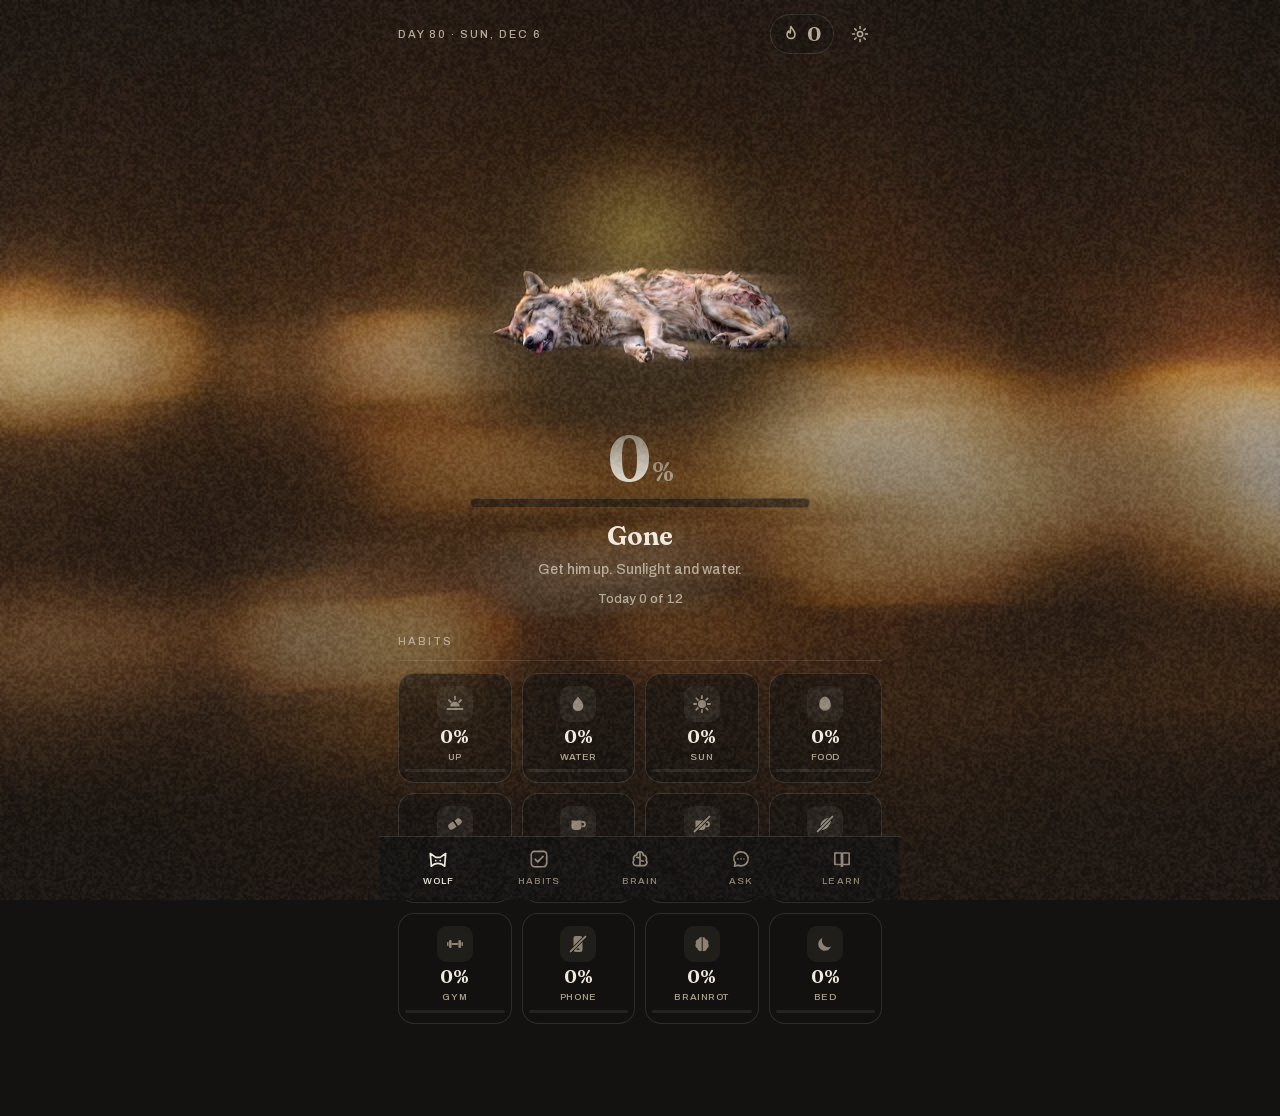
==== index.html @ 68b43462 "v6.8 Learn tab" ====
<!doctype html>
<html lang="en">
<head>
<meta charset="utf-8">
<meta name="viewport" content="width=device-width, initial-scale=1, viewport-fit=cover, user-scalable=no">
<title>Wolf</title>
<meta name="theme-color" content="#141210">
<meta name="apple-mobile-web-app-capable" content="yes">
<meta name="mobile-web-app-capable" content="yes">
<meta name="apple-mobile-web-app-status-bar-style" content="black-translucent">
<meta name="apple-mobile-web-app-title" content="Wolf">
<link rel="manifest" href="manifest.webmanifest">
<link rel="apple-touch-icon" href="img/icon-180.png">
<link rel="icon" href="img/icon-180.png">
<link rel="preload" href="fonts/fraunces-normal.woff2" as="font" type="font/woff2" crossorigin>
<link rel="preload" href="fonts/archivo-normal.woff2" as="font" type="font/woff2" crossorigin>
<link rel="stylesheet" href="styles.css?v=50">
</head>
<body>
<!--
THESIS: One wolf, one number, one streak. The home screen is the animal and how he is doing; everything else is one tap away. Refuses the dashboard and the wall of words.
OWN-WORLD: Warm brown plates with amber light smeared sideways, bone type, one golden accent, live film grain. Fraunces for the numbers, Archivo for everything else. Ten photographic stages of the same wolf.
STORY: He opens it, sees the wolf, ticks the day, checks in at night, gets a line back, keeps the streak.
FIRST VIEWPORT: 390 by 844. Streak top right in golden. The wolf fills the top half over the dark plate. Under it the percentage in Fraunces, a golden bar, the stage name, one line. Tab bar on the safe area.
FORM: Wolf / Habits / Brain / Ask (v4: Focus and Info folded into Ask, a chat that answers from the plan and his own days). The user dictated this structure screen by screen on 2026-09-16, which supersedes the v1 roll (seed 7358d6f0).
FINISH: unreviewed and undocumented is unfinished; this build ends with the finish review, the verdict, and DESIGN.md
-->
<canvas id="grain" aria-hidden="true"></canvas>
<div class="plate" id="plate" aria-hidden="true"></div>

<header class="top">
  <div class="top-left" id="topLeft"></div>
  <div class="top-right">
    <button class="streak" id="streakBtn" aria-label="Streak">
      <svg viewBox="0 0 20 20" fill="none" stroke="currentColor" stroke-width="1.6" stroke-linecap="round" stroke-linejoin="round" aria-hidden="true"><path d="M10 2.5c1 2.5 4 4 4 8a4 4 0 0 1-8 0c0-1.6.7-2.6 1.5-3.5.3 1.2 1 1.8 1.8 2 .2-2.4-.3-4.5.7-6.5z"/></svg>
      <span id="streakNum">0</span>
    </button>
    <button class="icon-btn" id="btnSettings" aria-label="Settings">
      <svg viewBox="0 0 20 20" fill="none" stroke="currentColor" stroke-width="1.5" stroke-linecap="round" stroke-linejoin="round" aria-hidden="true"><circle cx="10" cy="10" r="2.6"/><path d="M10 2.5v2M10 15.5v2M2.5 10h2M15.5 10h2M4.7 4.7l1.4 1.4M13.9 13.9l1.4 1.4M4.7 15.3l1.4-1.4M13.9 6.1l1.4-1.4"/></svg>
    </button>
  </div>
</header>

<main id="main">

  <!-- HOME -->
  <section class="view home" id="view-home">
    <div class="hero">
      <div class="stage-art" id="wolfArt"><video class="a" muted autoplay loop playsinline disablepictureinpicture></video><video class="b" muted autoplay loop playsinline disablepictureinpicture></video><span class="flick"></span><span class="flick b"></span></div>
    </div>
    <div class="score">
      <div class="pct"><span id="wolfPct">50</span><span class="pct-sign">%</span></div>
      <div class="bar"><i id="wolfBar" style="width:50%"></i></div>
      <p class="stage-name" id="wolfStage">Normal</p>
      <p class="stage-line" id="wolfLine"></p>
    </div>
    <button class="btn primary wide" id="btnTonight" hidden>Check in for tonight</button>
    <p class="mini" id="homeMini"></p>
    <div class="hgrid-wrap">
      <h2 class="h">Habits</h2>
      <div class="hgrid" id="hgrid"></div>
    </div>
  </section>

  <!-- HABITS -->
  <section class="view" id="view-habits" hidden>
    <div class="daynav">
      <button class="nav-btn" id="prevDay" aria-label="Previous day"><svg viewBox="0 0 20 20" fill="none" stroke="currentColor" stroke-width="1.6" stroke-linecap="round" stroke-linejoin="round"><path d="M12.5 4.5 7 10l5.5 5.5"/></svg></button>
      <div class="daylabel"><span class="daynum" id="hDay">Day 1</span><span class="daydate" id="hDate"></span></div>
      <button class="nav-btn" id="nextDay" aria-label="Next day"><svg viewBox="0 0 20 20" fill="none" stroke="currentColor" stroke-width="1.6" stroke-linecap="round" stroke-linejoin="round"><path d="M7.5 4.5 13 10l-5.5 5.5"/></svg></button>
    </div>
    <div class="daysum"><span id="hDone">0 of 11</span><div class="bar small"><i id="hBar" style="width:0%"></i></div>
      <button class="icon-btn small" id="btnCal" aria-label="Calendar"><svg viewBox="0 0 20 20" fill="none" stroke="currentColor" stroke-width="1.5" stroke-linecap="round" stroke-linejoin="round"><rect x="3" y="4.5" width="14" height="12.5" rx="2.5"/><path d="M3 8.5h14M7 3v3M13 3v3"/></svg></button>
    </div>
    <div class="habits" id="habitList"></div>
    <div class="checkin" id="checkinWrap">
      <button class="btn primary wide" id="btnCheckin">Done for tonight</button>
      <p class="mini" id="checkinNote"></p>
    </div>
  </section>

  <!-- BRAIN -->
  <section class="view home" id="view-brain" hidden>
    <div class="hero">
      <div class="stage-art" id="brainArt"><img class="a" alt=""><img class="b" alt="The brain"><span class="flick"></span><span class="flick b"></span></div>
    </div>
    <div class="score">
      <p class="stage-name" id="brainStage">Normal</p>
      <p class="stage-line" id="brainLine"></p>
    </div>
    <div class="minutes">
      <div class="min-row"><span class="min-big" id="brainAvg">–</span><span class="unit">min a day, 7-day average</span></div>
      <div class="trend" id="brainTrend"></div>
      <p class="mini">Enter each day's minutes on the Habits page. This is the average.</p>
    </div>
  </section>

  <!-- ASK -->
  <section class="view ask" id="view-ask" hidden>
    <div class="focus" id="focusCard"></div>
    <div class="chips" id="chips"></div>
    <div class="thread" id="thread"></div>
    <button class="btn ghost ask-empty" id="askEmpty" hidden>Add your Anthropic key in Settings</button>
    <form class="composer" id="composer" autocomplete="off">
      <input id="askInput" type="text" placeholder="Ask anything" autocomplete="off" autocapitalize="sentences" enterkeyhint="send" aria-label="Ask">
      <button type="submit" class="send" id="askSend" aria-label="Send"><svg viewBox="0 0 20 20" fill="none" stroke="currentColor" stroke-width="1.8" stroke-linecap="round" stroke-linejoin="round" aria-hidden="true"><path d="M10 16V4M4.5 9.5 10 4l5.5 5.5"/></svg></button>
    </form>
  </section>

  <!-- LEARN -->
  <section class="view learn" id="view-learn" hidden>
    <div class="chips" id="learnChips"></div>
    <div class="feed" id="feed"></div>
    <p class="mini learn-empty" id="learnEmpty" hidden>Add your GitHub token in Settings to load the cards.</p>
    <button class="btn ghost" id="feedMore" hidden>More</button>
    <div id="feedEnd" aria-hidden="true"></div>
  </section>

</main>

<nav class="tabs" aria-label="Sections">
  <button class="tab is-active" data-view="home" aria-current="page">
    <svg viewBox="0 0 20 20" fill="none" stroke="currentColor" stroke-width="1.5" stroke-linecap="round" stroke-linejoin="round" aria-hidden="true"><path d="M4 16.5L3 5l5 3.5h4L17 5l-1 11.5"/><path d="M4 16.5c1.5-1.5 4-2.5 6-2.5s4.5 1 6 2.5"/><path d="M8 11.5h.01M12 11.5h.01"/></svg><span>Wolf</span>
  </button>
  <button class="tab" data-view="habits">
    <svg viewBox="0 0 20 20" fill="none" stroke="currentColor" stroke-width="1.5" stroke-linecap="round" stroke-linejoin="round" aria-hidden="true"><rect x="3" y="3" width="14" height="14" rx="3"/><path d="M6.5 10.2l2.4 2.4 4.8-5"/></svg><span>Habits</span>
  </button>
  <button class="tab" data-view="brain">
    <svg viewBox="0 0 20 20" fill="none" stroke="currentColor" stroke-width="1.5" stroke-linecap="round" stroke-linejoin="round" aria-hidden="true"><path d="M10 3.5a3 3 0 0 0-3 3 3 3 0 0 0-2.5 4.5A3 3 0 0 0 7 16h6a3 3 0 0 0 2.5-5 3 3 0 0 0-2.5-4.5 3 3 0 0 0-3-3z"/><path d="M10 3.5v12.5M7 8.5c1 .5 2 .5 3 0M10 12c1-.5 2-.5 3 0"/></svg><span>Brain</span>
  </button>
  <button class="tab" data-view="ask">
    <svg viewBox="0 0 20 20" fill="none" stroke="currentColor" stroke-width="1.5" stroke-linecap="round" stroke-linejoin="round" aria-hidden="true"><path d="M3.5 10a6.5 6.5 0 0 1 6.5-6.5 6.5 6.5 0 0 1 6.5 6.5c0 3.6-2.9 6.2-6.5 6.2-.9 0-1.8-.2-2.6-.5L4 16.5l.9-3A6.4 6.4 0 0 1 3.5 10z"/><path d="M7.3 10h.01M10 10h.01M12.7 10h.01"/></svg><span>Ask</span>
  </button>
  <button class="tab" data-view="learn">
    <svg viewBox="0 0 20 20" fill="none" stroke="currentColor" stroke-width="1.5" stroke-linecap="round" stroke-linejoin="round" aria-hidden="true"><path d="M3.5 4.5h5a2 2 0 0 1 2 2v10a1.5 1.5 0 0 0-1.5-1.5H3.5z"/><path d="M16.5 4.5h-5a2 2 0 0 0-2 2v10a1.5 1.5 0 0 1 1.5-1.5h5.5z"/></svg>
    <span>Learn</span>
  </button>
</nav>

<!-- CALENDAR SHEET -->
<div class="scrim-layer" id="calScrim" hidden></div>
<section class="sheet cal-sheet" id="calSheet" hidden aria-label="Calendar">
  <div class="sheet-handle" aria-hidden="true"></div>
  <div class="cal-head"><h2 class="cal-title" id="calTitle"></h2><p class="mini" id="calSum"></p></div>
  <div class="cal-dow"><span>M</span><span>T</span><span>W</span><span>T</span><span>F</span><span>S</span><span>S</span></div>
  <div class="cal" id="calGrid"></div>
  <div class="cal-head" style="margin-top:22px"><h2 class="cal-title" id="calTitle2"></h2></div>
  <div class="cal-dow"><span>M</span><span>T</span><span>W</span><span>T</span><span>F</span><span>S</span><span>S</span></div>
  <div class="cal" id="calGrid2"></div>
  <button class="btn ghost" id="btnCalClose">Close</button>
</section>

<!-- NIGHT: message + streak -->
<section class="night" id="night" hidden aria-label="Tonight">
  <div class="night-inner">
    <div class="night-num"><span id="nightStreak">1</span></div>
    <p class="night-label" id="nightLabel">day streak</p>
    <div class="week" id="nightWeek"></div>
    <p class="night-msg" id="nightMsg"></p>
    <button class="btn dark wide" id="nightClose">Sleep well</button>
  </div>
</section>

<!-- SETTINGS -->
<div class="scrim-layer" id="sheetScrim" hidden></div>
<section class="sheet" id="sheet" hidden aria-label="Settings">
  <div class="sheet-handle" aria-hidden="true"></div>
  <h2 class="sheet-title">Sync</h2>
  <p class="sheet-copy">Paste the GitHub token once. Your days then sync to your private repo so Claude can read them. It stays on this phone.</p>
  <label class="field wide"><span>GitHub token</span><input type="password" id="fToken" autocomplete="off" autocapitalize="off" spellcheck="false" placeholder="github_pat_..."></label>
  <div class="sheet-row">
    <button class="btn primary" id="btnSaveToken">Save token</button>
    <button class="btn" id="btnPull">Pull history</button>
  </div>
  <p class="sheet-status" id="syncStatus">Not connected</p>
  <hr class="rule">
  <h2 class="sheet-title">Ask</h2>
  <p class="sheet-copy">Paste an Anthropic API key once. Ask then answers from your plan and your days. It stays on this phone.</p>
  <label class="field wide"><span>Anthropic key</span><input type="password" id="fKey" autocomplete="off" autocapitalize="off" spellcheck="false" placeholder="sk-ant-..."></label>
  <div class="sheet-row">
    <button class="btn primary" id="btnSaveKey">Save key</button>
    <button class="btn" id="btnClearAsk">Clear today's chat</button>
  </div>
  <p class="sheet-status" id="askStatus">No key</p>
  <hr class="rule">
  <p class="sheet-copy small">Ticks save on this phone instantly and sync whenever there is signal. Version <span id="ver">2.0</span>.</p>
  <p class="dbg" id="dbg"></p>
  <div class="sheet-row"><button class="btn" id="btnSound" aria-pressed="true">Sounds on</button></div>
  <div class="sheet-row"><button class="btn" id="btnUpdate">Check for update</button><button class="btn ghost" id="btnClose">Close</button></div>
</section>

<script src="config.js?v=50"></script>
<script src="app.js?v=50"></script>
</body>
</html>
---- styles.css ----
/* Wolf v2. Brown plates, bone type, one golden accent, live grain. */

@font-face{font-family:"Fraunces";src:url("fonts/fraunces-normal.woff2") format("woff2");font-weight:300 900;font-style:normal;font-display:swap}
@font-face{font-family:"Archivo";src:url("fonts/archivo-normal.woff2") format("woff2");font-weight:100 900;font-stretch:62% 125%;font-style:normal;font-display:swap}

:root{
  --ground:#141210;
  --brown:#2A1F16;
  --brown-2:#3A2A1C;
  --bone:#EFE9DF;
  --ash:#B3A793;
  --ash-2:#8C8172;
  --golden:#F7CE4A;
  --line:rgba(239,233,223,.12);
  --line-2:rgba(239,233,223,.22);
  --sans:"Archivo",-apple-system,BlinkMacSystemFont,"Helvetica Neue",sans-serif;
  --serif:"Fraunces",Georgia,serif;
  --ease:cubic-bezier(.16,1,.3,1);
  --sat:env(safe-area-inset-top,0px);
  --sab:env(safe-area-inset-bottom,0px);
  --sab-eff:var(--sab);   /* set to 0 by app.js when iOS already reserves the bottom strip */
  --tabs-h:64px;
  color-scheme:dark;
}
*{box-sizing:border-box;-webkit-tap-highlight-color:transparent}
[hidden]{display:none!important}
html,body{height:100%}
body{
  margin:0;background:var(--ground);color:var(--bone);
  font-family:var(--sans);font-weight:500;font-size:15px;line-height:1.5;
  -webkit-font-smoothing:antialiased;overscroll-behavior-y:none;-webkit-user-select:none;user-select:none;
}
input{-webkit-user-select:text;user-select:text}
button{font:inherit;color:inherit;background:none;border:0;padding:0;cursor:pointer}
h1,h2,p{margin:0}
:focus-visible{outline:2px solid var(--golden);outline-offset:2px}

#grain{position:fixed;inset:0;width:100%;height:100%;pointer-events:none;z-index:80;mix-blend-mode:soft-light;opacity:.38}
.plate{
  position:fixed;inset:0;z-index:0;pointer-events:none;
  background:var(--ground) center/cover no-repeat;
  transition:opacity .5s var(--ease);
}
.plate::after{content:"";position:absolute;inset:0;background:linear-gradient(to bottom,rgba(20,18,16,.55),rgba(20,18,16,.15) 32%,rgba(20,18,16,.46) 52%,rgba(20,18,16,.74) 100%)}
.plate.dim::after{background:rgba(20,18,16,.74)}

/* ---------- top ---------- */
.top{
  position:relative;z-index:20;display:flex;align-items:center;justify-content:space-between;gap:12px;
  padding:calc(var(--sat) + 12px) 18px 8px;min-height:64px;
}
.top-left{font-size:11px;font-weight:500;letter-spacing:.18em;text-transform:uppercase;color:var(--ash)}
.top-right{display:flex;align-items:center;gap:4px}
.streak{
  display:flex;align-items:center;gap:6px;min-height:40px;padding:0 12px 0 10px;border-radius:20px;
  color:var(--golden);font-family:var(--serif);font-weight:700;font-size:20px;letter-spacing:-.01em;
  font-variation-settings:"SOFT" 30,"WONK" 1;font-variant-numeric:tabular-nums;
  background:rgba(20,18,16,.45);border:1px solid rgba(247,206,74,.25);
}
.streak svg{width:20px;height:20px}
.streak.zero{color:var(--ash);border-color:var(--line)}
.streak.risk{animation:risk 1.6s ease-in-out infinite}
@keyframes risk{50%{border-color:rgba(247,206,74,.7);box-shadow:0 0 0 4px rgba(247,206,74,.10)}}
.icon-btn{width:44px;height:44px;display:grid;place-items:center;color:var(--ash);border-radius:12px}
.icon-btn svg{width:20px;height:20px}

/* ---------- views ---------- */
main{position:relative;z-index:1;padding:0 18px calc(var(--tabs-h) + var(--sab-eff) + 28px);overflow-x:clip}
.view{display:flex;flex-direction:column;gap:18px;animation:rise .28s var(--ease);min-height:calc(100dvh - 56px)}
@keyframes rise{from{opacity:.001;transform:translateY(6px)}}
.view.home{align-items:center;text-align:center;gap:10px}

.hero{width:min(100%,400px);aspect-ratio:1;position:relative;margin:-14px 0 -34px}
.stage-art{position:absolute;inset:0}
.stage-art img,.stage-art video{
  position:absolute;inset:0;width:100%;height:100%;object-fit:cover;display:block;
  filter:drop-shadow(0 0 30px rgba(247,206,74,.16));
}
#brainArt img,#brainArt video{
  -webkit-mask-image:radial-gradient(ellipse 50% 50% at 50% 50%,#000 72%,transparent 100%);
  mask-image:radial-gradient(ellipse 50% 50% at 50% 50%,#000 72%,transparent 100%);
}
.stage-art .a{opacity:1}
.stage-art .b{opacity:0;transition:opacity .7s var(--ease)}
.stage-art.swap .b{opacity:1}

.score{display:flex;flex-direction:column;align-items:center;gap:8px;width:min(100%,340px)}
.pct{font-family:var(--serif);font-weight:700;font-size:64px;line-height:1;letter-spacing:-.03em;font-variation-settings:"SOFT" 30,"WONK" 1;font-variant-numeric:tabular-nums}
.pct-sign{font-size:26px;margin-left:2px;color:var(--ash)}
.bar{width:100%;height:10px;border-radius:5px;background:rgba(20,18,16,.6);border:1px solid var(--line);overflow:hidden}
.bar i{display:block;height:100%;background:var(--golden);border-radius:5px;transition:width .7s var(--ease)}
.bar.small{height:6px;border-radius:3px}
.stage-name{font-family:var(--serif);font-weight:650;font-size:26px;line-height:1.1;margin-top:6px;font-variation-settings:"SOFT" 30,"WONK" 1}
.stage-line{font-size:14px;color:var(--ash);max-width:30ch}
.mini{font-size:13px;color:var(--ash);max-width:34ch}

.btn{
  min-height:48px;padding:0 18px;border-radius:14px;border:1px solid var(--line-2);color:var(--bone);font-size:15px;font-weight:600;
  display:inline-flex;align-items:center;justify-content:center;
}
.btn:active{background:rgba(20,18,16,.4)}
.btn.primary{background:var(--golden);border-color:var(--golden);color:#1A1204}
.btn.dark{background:var(--ground);border-color:var(--ground);color:var(--bone)}
.btn.wide{width:min(100%,340px)}
.btn.ghost{border-color:transparent;color:var(--ash);align-self:flex-start;padding:0 4px}

/* ---------- habits ---------- */
.daynav{display:flex;align-items:center;justify-content:space-between;gap:8px}
.nav-btn{width:44px;height:44px;display:grid;place-items:center;border-radius:12px;color:var(--bone);background:rgba(20,18,16,.45);border:1px solid var(--line)}
.nav-btn svg{width:22px;height:22px}
.nav-btn:disabled{opacity:.3}
.daylabel{display:flex;flex-direction:column;align-items:center;gap:2px}
.daynum{font-family:var(--serif);font-weight:700;font-size:30px;line-height:1;letter-spacing:-.02em;font-variation-settings:"SOFT" 30,"WONK" 1}
.daydate{font-size:11px;letter-spacing:.18em;text-transform:uppercase;color:var(--ash)}
.daysum{display:flex;align-items:center;gap:12px;font-size:12px;letter-spacing:.14em;text-transform:uppercase;color:var(--ash);white-space:nowrap}
.daysum .bar{flex:1}

.habits{display:flex;flex-direction:column;gap:6px}
.habit{
  background:rgba(20,18,16,.58);border:1px solid var(--line);border-radius:16px;overflow:hidden;
  transition:border-color .16s;
}
.habit.done{border-color:rgba(247,206,74,.35)}
.habit-head{display:flex;align-items:stretch}
.habit-row{flex:1;display:flex;align-items:center;gap:12px;min-height:60px;padding:8px 6px 8px 12px;text-align:left;min-width:0}
.h-icon{flex:0 0 36px;height:36px;border-radius:10px;display:grid;place-items:center;color:var(--ash);background:rgba(239,233,223,.06)}
.h-icon svg{width:20px;height:20px}
.habit.done .h-icon{color:var(--golden)}
.h-text{flex:1;min-width:0;display:flex;flex-direction:column;gap:1px}
.h-label{font-size:16px;line-height:1.3;color:var(--bone)}
.habit.done .h-label{color:var(--ash)}
.h-time{font-size:12px;color:var(--ash);font-variant-numeric:tabular-nums}
.h-box{flex:0 0 28px;height:28px;border-radius:9px;border:1.5px solid var(--line-2);display:grid;place-items:center;transition:.16s}
.h-box svg{width:16px;height:16px;opacity:0;transform:scale(.5);transition:.16s var(--ease);color:#1A1204}
.habit.done .h-box{background:var(--golden);border-color:var(--golden)}
.habit.done .h-box svg{opacity:1;transform:scale(1)}
.h-more{flex:0 0 40px;display:grid;place-items:center;color:var(--ash-2)}
.h-more svg{width:16px;height:16px;transition:transform .2s var(--ease)}
.habit.open .h-more svg{transform:rotate(180deg)}
.h-detail{display:none;padding:0 14px 14px 60px;flex-direction:column;gap:10px;font-size:13.5px;color:var(--ash);line-height:1.45}
.habit.open .h-detail{display:flex}
.h-detail input[type="time"]{
  width:130px;min-height:40px;padding:6px 10px;border-radius:10px;border:1px solid var(--line);
  background:rgba(239,233,223,.06);color:var(--bone);font:inherit;font-size:16px;font-variant-numeric:tabular-nums;appearance:none;-webkit-appearance:none;
}
input[type="time"]::-webkit-calendar-picker-indicator{filter:invert(.8);opacity:.5}
input[type="number"]::-webkit-inner-spin-button{-webkit-appearance:none}

.checkin{display:flex;flex-direction:column;align-items:center;gap:8px;padding-top:6px;text-align:center}
.checkin.done .btn{background:transparent;color:var(--ash);border-color:var(--line)}

/* ---------- brain ---------- */
.minutes{width:min(100%,340px);display:flex;flex-direction:column;gap:12px;text-align:left}
.field{display:flex;flex-direction:column;gap:6px;min-width:0}
.field.wide{grid-column:1/-1}
.field>span{font-size:11px;font-weight:500;letter-spacing:.18em;text-transform:uppercase;color:var(--ash)}
.field input{
  width:100%;min-height:44px;padding:10px 12px;background:rgba(239,233,223,.06);border:1px solid var(--line);border-radius:10px;
  color:var(--bone);font:inherit;font-size:16px;font-variant-numeric:tabular-nums;appearance:none;-webkit-appearance:none;
}
.field input::placeholder{color:var(--ash);opacity:1}
.min-row{display:flex;align-items:center;gap:10px}
.min-row input{
  font-family:var(--serif);font-weight:700;font-size:44px;line-height:1;font-variation-settings:"SOFT" 30,"WONK" 1;color:var(--golden);
  background:transparent;border:0;border-bottom:1px solid var(--line-2);border-radius:0;padding:6px 0;min-height:0;width:140px;
}
.min-row input::placeholder{color:var(--ash);opacity:1}
.unit{font-size:12px;letter-spacing:.14em;text-transform:uppercase;color:var(--ash)}
.trend{display:grid;grid-template-columns:repeat(3,1fr);gap:10px}
.trend .t{display:flex;flex-direction:column;gap:2px;padding-top:8px;border-top:1px solid var(--line)}
.trend .t b{font-weight:500;font-size:20px;font-variant-numeric:tabular-nums}
.trend .t span{font-size:11px;letter-spacing:.14em;text-transform:uppercase;color:var(--ash)}

/* ---------- calendar ---------- */
.cal-head{display:flex;flex-direction:column;align-items:flex-start;gap:2px}
.cal-title{font-family:var(--serif);font-weight:650;font-size:22px;font-variation-settings:"SOFT" 30,"WONK" 1}
.cal-dow{display:grid;grid-template-columns:repeat(7,1fr);gap:6px;font-size:10px;letter-spacing:.14em;text-transform:uppercase;color:var(--ash-2);text-align:center;margin-top:8px}
.cal{display:grid;grid-template-columns:repeat(7,1fr);gap:6px;margin-top:4px}
.cd{
  aspect-ratio:1;border-radius:10px;background:rgba(20,18,16,.55);border:1px solid var(--line);position:relative;overflow:hidden;
  display:flex;align-items:flex-end;justify-content:flex-start;padding:5px 6px;font-size:11px;color:var(--ash);font-variant-numeric:tabular-nums;
}
.cd.empty{background:transparent;border-color:transparent}
.cd.future{opacity:.45}
.cd i{position:absolute;left:0;right:0;bottom:0;background:var(--golden);opacity:.85}
.cd.in::after{content:"";position:absolute;right:6px;top:6px;width:6px;height:6px;border-radius:50%;background:var(--bone)}
.cd.frz::after{content:"";position:absolute;right:5px;top:5px;width:6px;height:6px;border-radius:50%;border:1.5px solid var(--bone)}
.cd.today{border-color:var(--bone)}
.cd b{position:relative;z-index:1;font-weight:500}
.cd.hi b{color:#1A1204;font-weight:600}

/* ---------- tabs ---------- */
.tabs{
  position:fixed;left:0;right:0;bottom:0;z-index:30;height:calc(var(--tabs-h) + var(--sab-eff));padding:0 8px var(--sab-eff);
  display:grid;grid-template-columns:repeat(5,1fr);background:rgba(20,18,16,.94);border-top:1px solid var(--line);
  -webkit-backdrop-filter:blur(14px);backdrop-filter:blur(14px);
}
.tab{display:flex;flex-direction:column;align-items:center;justify-content:center;gap:4px;color:var(--ash-2);font-size:9.5px;letter-spacing:.12em;text-transform:uppercase}
.tab svg{width:22px;height:22px}
.tab.is-active{color:var(--bone)}

/* ---------- night screen ---------- */
.night{
  position:fixed;inset:0;z-index:70;display:flex;align-items:center;justify-content:center;
  background:#C98A2B url("img/bg/03.webp") center/cover no-repeat;color:#1A1204;text-align:center;
  animation:burst .5s var(--ease);
}
@keyframes burst{from{opacity:.001;transform:scale(1.04)}}
.night-inner{display:flex;flex-direction:column;align-items:center;gap:10px;padding:32px 28px;max-width:360px;border-radius:28px;background:rgba(247,206,74,.22)}
.night-num{font-family:var(--serif);font-weight:800;font-size:120px;line-height:.95;letter-spacing:-.04em;font-variation-settings:"SOFT" 30,"WONK" 1;font-variant-numeric:tabular-nums}
.night-label{font-size:14px;letter-spacing:.18em;text-transform:uppercase;color:#1A1204}
.week{display:grid;grid-template-columns:repeat(7,1fr);gap:8px;margin:10px 0 6px;width:100%}
.week .d{display:flex;flex-direction:column;align-items:center;gap:6px;font-size:10px;letter-spacing:.12em;color:#1A1204}
.week .dot{width:30px;height:30px;border-radius:50%;border:1.5px solid rgba(26,18,4,.35);display:grid;place-items:center}
.week .dot.on{background:#1A1204;border-color:#1A1204;color:var(--golden)}
.week .dot svg{width:14px;height:14px}
.night-msg{font-family:var(--serif);font-weight:600;font-size:22px;line-height:1.25;margin:8px 0 12px;font-variation-settings:"SOFT" 30,"WONK" 1;max-width:26ch}

/* ---------- sheet ---------- */
.scrim-layer{position:fixed;inset:0;z-index:60;background:rgba(12,10,9,.62)}
.sheet{
  position:fixed;left:0;right:0;bottom:0;z-index:61;background:#1B1815;border-radius:20px 20px 0 0;
  padding:10px 20px calc(var(--sab-eff) + 20px);display:flex;flex-direction:column;gap:14px;animation:up .22s var(--ease);max-height:88dvh;overflow:auto;
}
@keyframes up{from{transform:translateY(24px);opacity:.001}}
.sheet-handle{width:36px;height:4px;border-radius:2px;background:var(--line-2);margin:0 auto 6px}
.sheet-title{font-family:var(--serif);font-weight:650;font-size:22px;font-variation-settings:"SOFT" 30,"WONK" 1}
.sheet-copy{font-size:14px;color:var(--ash);max-width:36ch}
.sheet-copy.small{font-size:13px}
.sheet-copy strong{color:var(--bone);font-weight:500}
.sheet-row{display:flex;gap:10px}
.sheet-status{font-size:13px;color:var(--ash);font-variant-numeric:tabular-nums}
.dbg{font-family:"Archivo",monospace;font-size:11px;color:var(--ash-2);letter-spacing:.04em}
.rule{border:0;border-top:1px solid var(--line);margin:4px 0}

@media (prefers-reduced-motion:reduce){*,*::before,*::after{animation-duration:.01ms!important;transition-duration:.01ms!important}}
@media (min-width:600px){main,.top{max-width:520px;margin-left:auto;margin-right:auto}.tabs{max-width:520px;margin:0 auto}}

/* ---------- home habit grid ---------- */
.hgrid-wrap{width:100%;display:flex;flex-direction:column;gap:12px;text-align:left;padding-top:14px}
.h{font-size:11px;font-weight:500;letter-spacing:.18em;text-transform:uppercase;color:var(--ash);padding-bottom:10px;border-bottom:1px solid var(--line)}
.hgrid{display:grid;grid-template-columns:repeat(4,1fr);gap:10px}
.hg{
  display:flex;flex-direction:column;align-items:center;gap:6px;padding:12px 6px 10px;border-radius:16px;
  background:rgba(20,18,16,.58);border:1px solid var(--line);color:var(--ash);
}
.hg .ic{width:36px;height:36px;border-radius:10px;display:grid;place-items:center;background:rgba(239,233,223,.06)}
.hg .ic svg{width:20px;height:20px}
.hg.good .ic{color:var(--golden)}
.hg.bad .ic{color:var(--ash-2)}
.hg b{font-family:var(--serif);font-weight:700;font-size:18px;line-height:1;color:var(--bone);font-variant-numeric:tabular-nums;font-variation-settings:"SOFT" 30,"WONK" 1}
.hg span{font-size:9.5px;letter-spacing:.06em;text-transform:uppercase;text-align:center;line-height:1.2;max-width:100%;overflow:hidden;text-overflow:ellipsis;white-space:nowrap}
.hg .mbar{width:100%;height:3px;border-radius:2px;background:rgba(239,233,223,.08);overflow:hidden}
.hg .mbar i{display:block;height:100%;background:var(--golden)}

/* ---------- v2.1 ---------- */
.icon-btn.small{width:40px;height:40px;flex:0 0 40px}
.h-icon svg,.hg .ic svg,.ico .ic svg{fill:currentColor;stroke:none}
.h-min{width:74px;min-height:36px;padding:4px 8px;border-radius:9px;border:1px solid var(--line);background:rgba(239,233,223,.06);color:var(--bone);font:inherit;font-size:15px;font-variant-numeric:tabular-nums;text-align:center;appearance:none;-webkit-appearance:none}
.h-min::placeholder{color:var(--ash)}
.min-big{font-family:var(--serif);font-weight:700;font-size:44px;line-height:1;color:var(--golden);font-variation-settings:"SOFT" 30,"WONK" 1;font-variant-numeric:tabular-nums}
.trend{grid-template-columns:repeat(7,1fr);gap:6px}
.trend .t b{font-size:15px}
.trend .t span{font-size:9px;letter-spacing:.08em}
.cal-sheet{max-height:92dvh}
.blocks{display:flex;flex-direction:column;gap:8px}
.block{background:rgba(20,18,16,.58);border:1px solid var(--line);border-radius:16px;padding:16px 16px 14px;display:flex;flex-direction:column;gap:10px}
.block.now{border-color:rgba(247,206,74,.45)}
.block h2{font-family:var(--serif);font-weight:650;font-size:21px;line-height:1.1;font-variation-settings:"SOFT" 30,"WONK" 1}
.block.now h2{color:var(--golden)}
.block ul{margin:0;padding:0;list-style:none;display:flex;flex-direction:column;gap:8px}
.block li{position:relative;padding-left:14px;font-size:14.5px;line-height:1.45;color:var(--ash)}
.block.now li{color:var(--bone)}
.block li::before{content:"";position:absolute;left:0;top:.68em;width:6px;height:1px;background:var(--line-2)}

/* ---------- life ---------- */
#wolfArt{transform-origin:50% 62%}
#wolfArt img,#wolfArt video{transform:scale(1.34);transform-origin:50% 55%}
#brainArt{animation:float 5.6s ease-in-out infinite;transform-origin:50% 50%}
#brainArt img,#brainArt video{animation:pulse-glow 5.6s ease-in-out infinite}
@keyframes breathe{0%,100%{transform:scale(1) translateY(0)}45%{transform:scale(1.022) translateY(-2px)}60%{transform:scale(1.018) translateY(-1px)}}
@keyframes float{0%,100%{transform:translateY(0) scale(1)}50%{transform:translateY(-5px) scale(1.012)}}
@keyframes pulse-glow{0%,100%{filter:drop-shadow(0 0 30px rgba(247,206,74,.16)) brightness(1)}50%{filter:drop-shadow(0 0 40px rgba(247,206,74,.30)) brightness(1.04)}}
@media (prefers-reduced-motion:reduce){#wolfArt,#brainArt,#brainArt img{animation:none}}

/* ---------- flickering bloom ---------- */
.flick{position:absolute;inset:0;pointer-events:none;mix-blend-mode:screen;
  background:radial-gradient(ellipse 48% 40% at 50% 46%,rgba(247,206,74,.34),rgba(216,128,43,.12) 45%,transparent 72%);
  animation:flick 7.3s linear infinite;
  -webkit-mask-image:radial-gradient(ellipse 50% 50% at 50% 50%,#000 40%,transparent 80%);mask-image:radial-gradient(ellipse 50% 50% at 50% 50%,#000 40%,transparent 80%);}
.flick.b{animation-duration:11.1s;animation-delay:-3s;background:radial-gradient(ellipse 60% 30% at 40% 60%,rgba(247,206,74,.22),transparent 70%)}
@keyframes flick{0%{opacity:.55}7%{opacity:.9}11%{opacity:.5}19%{opacity:.75}26%{opacity:.35}33%{opacity:.8}41%{opacity:.6}47%{opacity:1}53%{opacity:.45}62%{opacity:.7}70%{opacity:.4}78%{opacity:.85}86%{opacity:.5}93%{opacity:.7}100%{opacity:.55}}
@media (prefers-reduced-motion:reduce){.flick{animation:none;opacity:.5}}

/* ---------- sound lab ---------- */
.lab{display:flex;flex-direction:column;gap:10px}
.lab select{
  width:100%;min-height:44px;padding:8px 12px;border-radius:10px;border:1px solid var(--line);
  background:rgba(239,233,223,.06);color:var(--bone);font:inherit;font-size:15px;appearance:none;-webkit-appearance:none;
}

/* ---------- v4: Ask ---------- */
.tabs{grid-template-columns:repeat(5,1fr)}
.view.ask{gap:12px;padding-bottom:6px}
.focus{background:rgba(20,18,16,.58);border:1px solid rgba(247,206,74,.45);border-radius:16px;padding:14px 16px 12px;display:flex;flex-direction:column;gap:8px}
.focus h2{font-family:var(--serif);font-weight:650;font-size:19px;line-height:1.1;font-variation-settings:"SOFT" 30,"WONK" 1;color:var(--golden)}
.focus ul{margin:0;padding:0;list-style:none;display:flex;flex-direction:column;gap:6px;font-size:13.5px;line-height:1.4;color:var(--ash)}
.focus ul li{padding-left:12px;position:relative}
.focus ul li::before{content:"";position:absolute;left:0;top:.62em;width:4px;height:4px;border-radius:50%;background:var(--ash-2)}
.focus.closed ul{display:none}
.focus .more{align-self:flex-start;font-size:11px;letter-spacing:.14em;text-transform:uppercase;color:var(--ash-2);padding:2px 0}
.chips{display:flex;gap:8px;overflow-x:auto;scrollbar-width:none;margin:0 -18px;padding:0 18px 2px;-webkit-overflow-scrolling:touch}
.chips::-webkit-scrollbar{display:none}
.chip{flex:0 0 auto;min-height:36px;padding:0 14px;border-radius:18px;border:1px solid var(--line-2);background:rgba(20,18,16,.45);color:var(--bone);font-size:13px;white-space:nowrap}
.chip:active{background:rgba(239,233,223,.1)}
.thread{display:flex;flex-direction:column;gap:14px;flex:1}
.msg{max-width:88%;white-space:pre-wrap;line-height:1.45;font-size:15px}
.msg.u{align-self:flex-end;color:var(--ash);text-align:right;font-size:14px}
.msg.a{align-self:flex-start;color:var(--bone);padding-left:12px;border-left:2px solid rgba(247,206,74,.5)}
.msg.a.err{color:var(--ash);border-left-color:var(--line-2)}
.msg.a.wait{color:var(--ash-2)}
.msg .stamp{display:block;font-size:10px;letter-spacing:.14em;text-transform:uppercase;color:var(--ash-2);margin-top:4px}
.ask-empty{align-self:stretch;text-align:left}
.composer{
  position:sticky;bottom:calc(var(--tabs-h) + var(--sab-eff) + 10px);z-index:5;margin-top:auto;
  display:flex;gap:8px;align-items:center;padding:6px 6px 6px 14px;border-radius:24px;
  background:rgba(27,24,21,.92);border:1px solid var(--line-2);-webkit-backdrop-filter:blur(14px);backdrop-filter:blur(14px);
}
.composer input{flex:1;min-width:0;min-height:36px;background:transparent;border:0;color:var(--bone);font:inherit;font-size:16px;outline:none}
.composer input::placeholder{color:var(--ash-2)}
.composer .send{flex:0 0 36px;height:36px;border-radius:50%;background:var(--bone);color:#1A1204;display:grid;place-items:center}
.composer .send svg{width:18px;height:18px}
.composer .send:disabled{background:rgba(239,233,223,.18);color:var(--ash-2)}
.composer.busy .send{background:rgba(239,233,223,.18)}
@keyframes blink{50%{opacity:.25}}
.msg.a.wait::after{content:"";display:inline-block;width:6px;height:6px;border-radius:50%;background:var(--ash);animation:blink 1s infinite}

/* ---------- learn ---------- */
.view.learn{gap:12px}
.feed{display:flex;flex-direction:column;gap:12px;width:100%}
.lcard{background:rgba(20,18,16,.58);border:1px solid var(--line);border-radius:16px;padding:16px 16px 14px;display:flex;flex-direction:column;gap:9px;text-align:left}
.lcard .ls{font-size:10px;letter-spacing:.18em;text-transform:uppercase;color:var(--ash-2);display:flex;justify-content:space-between;align-items:center}
.lcard h3{font-family:var(--serif);font-weight:650;font-size:19px;line-height:1.15;font-variation-settings:"SOFT" 30,"WONK" 1;color:var(--bone);margin:0}
.lcard .lb{font-size:14.5px;line-height:1.48;color:var(--bone);opacity:.92}
.lcard .lw{font-size:13px;line-height:1.4;color:var(--ash);padding-left:10px;border-left:2px solid rgba(247,206,74,.45)}
.lcard .la{display:flex;gap:8px;margin-top:2px}
.lcard .la button{min-height:34px;padding:0 12px;border-radius:17px;border:1px solid var(--line-2);background:transparent;color:var(--ash);font-size:11px;letter-spacing:.12em;text-transform:uppercase}
.lcard .la button.on{color:var(--golden);border-color:rgba(247,206,74,.5)}
.lcard .la button:active{background:rgba(239,233,223,.08)}
#learnChips .chip.on{color:var(--golden);border-color:rgba(247,206,74,.5)}
#feedMore{align-self:center}
#feedEnd{height:1px}
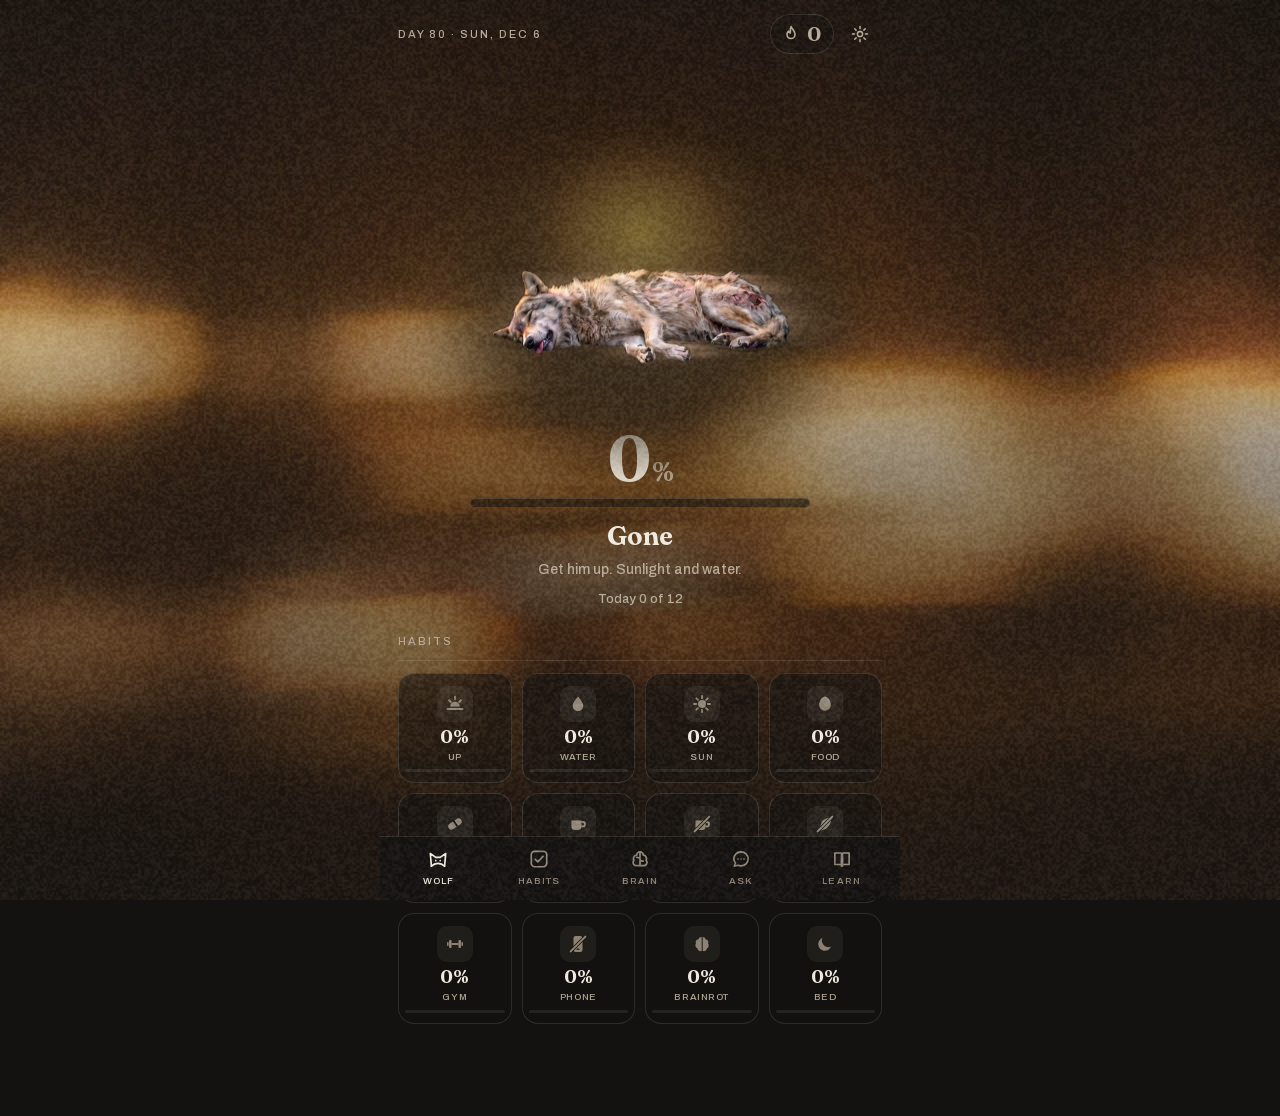
==== commit a7f2094f: "v6.9 Learn images + sources" ====
--- a/index.html
+++ b/index.html
@@ -14,7 +14,7 @@
 <link rel="icon" href="img/icon-180.png">
 <link rel="preload" href="fonts/fraunces-normal.woff2" as="font" type="font/woff2" crossorigin>
 <link rel="preload" href="fonts/archivo-normal.woff2" as="font" type="font/woff2" crossorigin>
-<link rel="stylesheet" href="styles.css?v=50">
+<link rel="stylesheet" href="styles.css?v=51">
 </head>
 <body>
 <!--
@@ -189,7 +189,7 @@
   <div class="sheet-row"><button class="btn" id="btnUpdate">Check for update</button><button class="btn ghost" id="btnClose">Close</button></div>
 </section>
 
-<script src="config.js?v=50"></script>
-<script src="app.js?v=50"></script>
+<script src="config.js?v=51"></script>
+<script src="app.js?v=51"></script>
 </body>
 </html>
--- a/styles.css
+++ b/styles.css
@@ -338,7 +338,12 @@
 /* ---------- learn ---------- */
 .view.learn{gap:12px}
 .feed{display:flex;flex-direction:column;gap:12px;width:100%}
-.lcard{background:rgba(20,18,16,.58);border:1px solid var(--line);border-radius:16px;padding:16px 16px 14px;display:flex;flex-direction:column;gap:9px;text-align:left}
+.lcard{background:rgba(20,18,16,.58);border:1px solid var(--line);border-radius:16px;padding:16px 16px 14px;display:flex;flex-direction:column;gap:9px;text-align:left;overflow:hidden}
+.lcard .li{margin:-16px -16px 6px;aspect-ratio:3/2;background:#1c1814;position:relative}
+.lcard .li img{width:100%;height:100%;object-fit:cover;display:block;filter:saturate(.9) contrast(1.02)}
+.lcard .li::after{content:"";position:absolute;inset:0;background:linear-gradient(to bottom,rgba(20,18,16,0) 55%,rgba(20,18,16,.75) 100%);pointer-events:none}
+.lcard .lsrc{font-size:11px;color:var(--ash-2);letter-spacing:.02em;margin:0}
+.lcard .lsrc a{color:var(--ash-2);text-decoration:underline;text-decoration-color:rgba(140,129,114,.5);text-underline-offset:2px}
 .lcard .ls{font-size:10px;letter-spacing:.18em;text-transform:uppercase;color:var(--ash-2);display:flex;justify-content:space-between;align-items:center}
 .lcard h3{font-family:var(--serif);font-weight:650;font-size:19px;line-height:1.15;font-variation-settings:"SOFT" 30,"WONK" 1;color:var(--bone);margin:0}
 .lcard .lb{font-size:14.5px;line-height:1.48;color:var(--bone);opacity:.92}
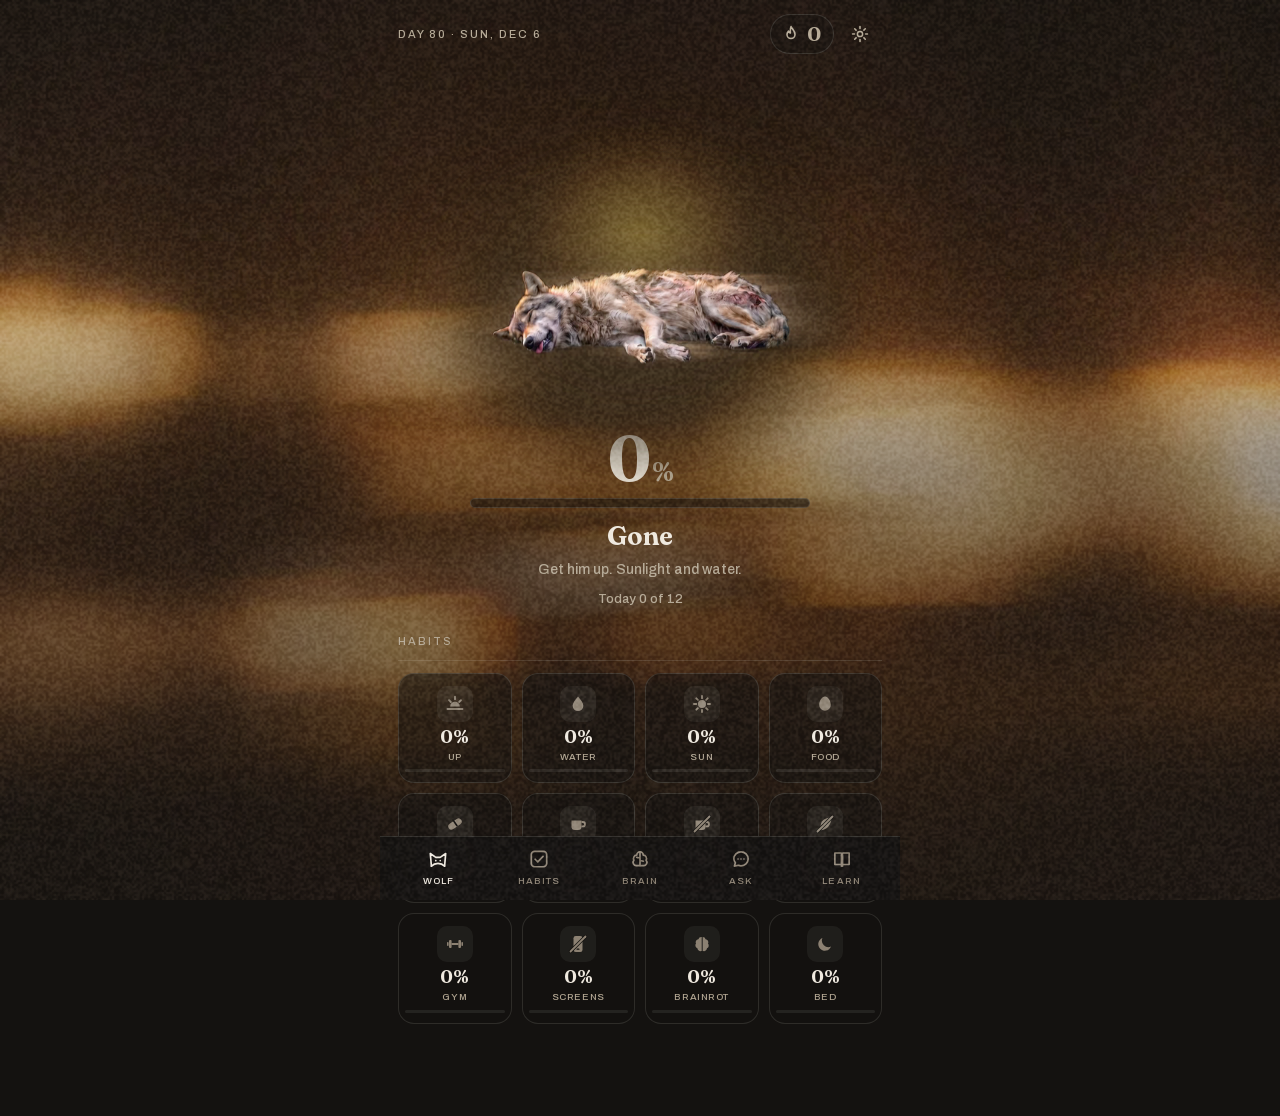
==== commit 7279da3a: "v7.0 no screens habit" ====
--- a/index.html
+++ b/index.html
@@ -14,7 +14,7 @@
 <link rel="icon" href="img/icon-180.png">
 <link rel="preload" href="fonts/fraunces-normal.woff2" as="font" type="font/woff2" crossorigin>
 <link rel="preload" href="fonts/archivo-normal.woff2" as="font" type="font/woff2" crossorigin>
-<link rel="stylesheet" href="styles.css?v=51">
+<link rel="stylesheet" href="styles.css?v=52">
 </head>
 <body>
 <!--
@@ -189,7 +189,7 @@
   <div class="sheet-row"><button class="btn" id="btnUpdate">Check for update</button><button class="btn ghost" id="btnClose">Close</button></div>
 </section>
 
-<script src="config.js?v=51"></script>
-<script src="app.js?v=51"></script>
+<script src="config.js?v=52"></script>
+<script src="app.js?v=52"></script>
 </body>
 </html>
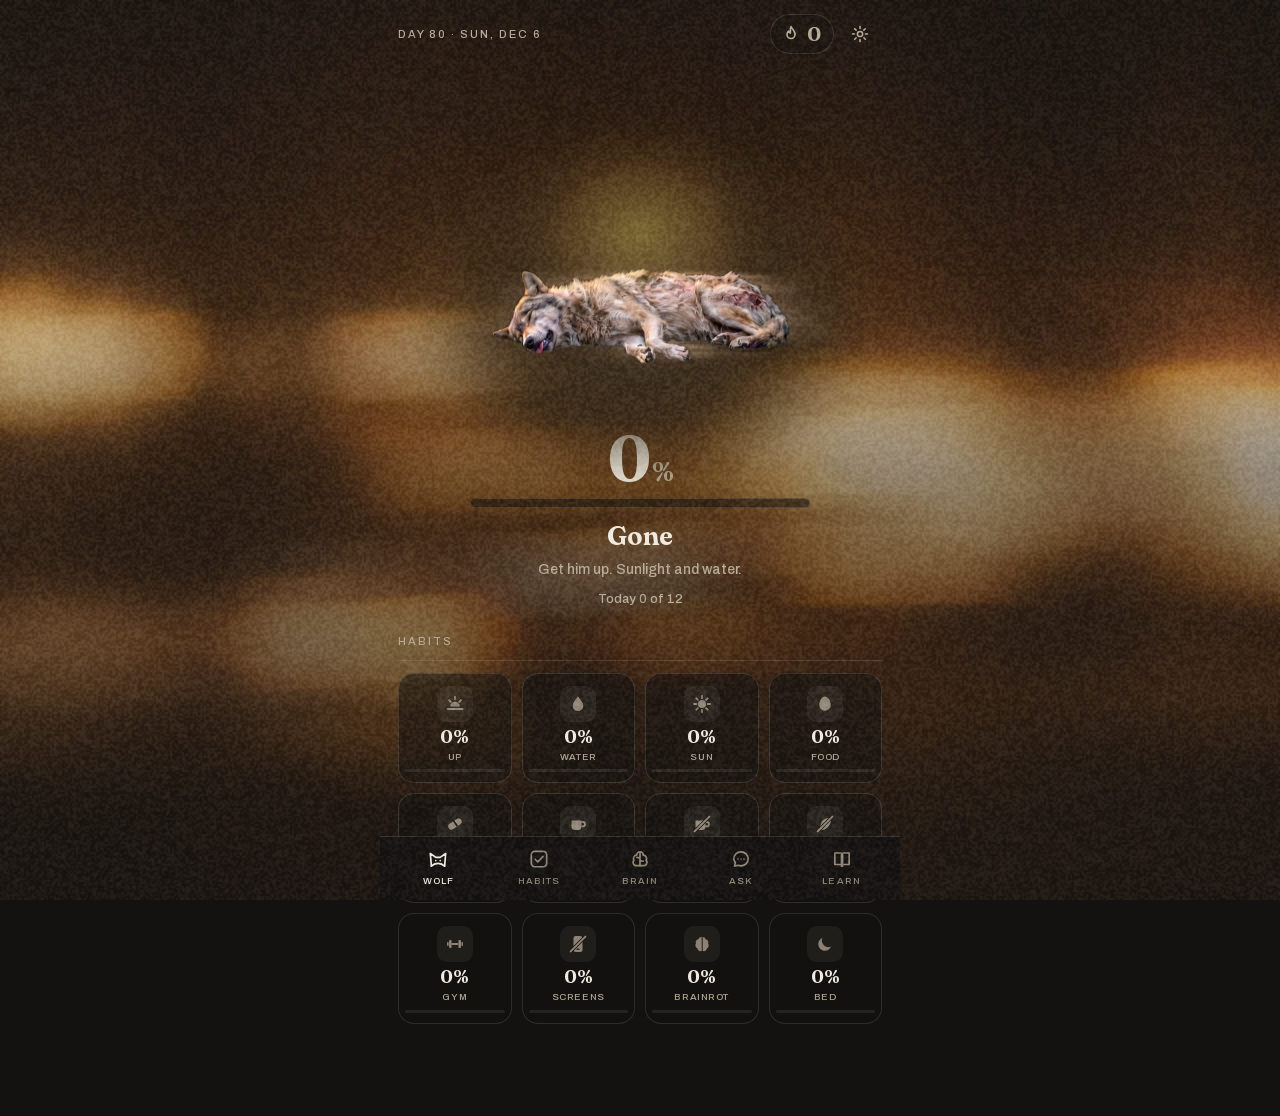
==== commit a02ea0ae: "v7.1 tomorrow voice note Co-Authored-By: Claude Opus 5.5 <noreply@anthropic.com>" ====
--- a/index.html
+++ b/index.html
@@ -14,7 +14,7 @@
 <link rel="icon" href="img/icon-180.png">
 <link rel="preload" href="fonts/fraunces-normal.woff2" as="font" type="font/woff2" crossorigin>
 <link rel="preload" href="fonts/archivo-normal.woff2" as="font" type="font/woff2" crossorigin>
-<link rel="stylesheet" href="styles.css?v=52">
+<link rel="stylesheet" href="styles.css?v=53">
 </head>
 <body>
 <!--
@@ -56,6 +56,8 @@
     </div>
     <button class="btn primary wide" id="btnTonight" hidden>Check in for tonight</button>
     <p class="mini" id="homeMini"></p>
+    <div class="today" id="todayCard" hidden></div>
+    <button class="btn wide" id="btnTomorrow" hidden>Plan tomorrow</button>
     <div class="hgrid-wrap">
       <h2 class="h">Habits</h2>
       <div class="hgrid" id="hgrid"></div>
@@ -157,8 +159,31 @@
     <p class="night-label" id="nightLabel">day streak</p>
     <div class="week" id="nightWeek"></div>
     <p class="night-msg" id="nightMsg"></p>
+    <button class="btn wide night-plan" id="nightPlan">Plan tomorrow</button>
     <button class="btn dark wide" id="nightClose">Sleep well</button>
   </div>
+</section>
+
+<!-- MORNING: last night's voice note, read back -->
+<section class="night" id="morning" hidden aria-label="Today">
+  <div class="night-inner">
+    <p class="night-label">Today</p>
+    <ol class="morning-list" id="morningList"></ol>
+    <button class="btn wide night-plan" id="morningPlay">Read it out</button>
+    <button class="btn dark wide" id="morningClose">Got it</button>
+  </div>
+</section>
+
+<!-- PLAN TOMORROW: voice note before bed -->
+<div class="scrim-layer plan-scrim" id="planScrim" hidden></div>
+<section class="sheet plan-sheet" id="planSheet" hidden aria-label="Tomorrow">
+  <div class="sheet-handle" aria-hidden="true"></div>
+  <h2 class="sheet-title" id="planTitle">Tomorrow</h2>
+  <button type="button" class="mic" id="planMic" aria-label="Record"></button>
+  <p class="sheet-status plan-status" id="planStatus">Tap and talk</p>
+  <textarea class="plan-text" id="planText" rows="4" placeholder="Or tap the mic on your keyboard" autocapitalize="sentences" aria-label="What you need to do"></textarea>
+  <ul class="plan-list" id="planList"></ul>
+  <div class="sheet-row"><button class="btn primary" id="planSave">Save</button><button class="btn ghost" id="planClose">Close</button></div>
 </section>
 
 <!-- SETTINGS -->
@@ -189,7 +214,7 @@
   <div class="sheet-row"><button class="btn" id="btnUpdate">Check for update</button><button class="btn ghost" id="btnClose">Close</button></div>
 </section>
 
-<script src="config.js?v=52"></script>
-<script src="app.js?v=52"></script>
+<script src="config.js?v=53"></script>
+<script src="app.js?v=53"></script>
 </body>
 </html>
--- a/styles.css
+++ b/styles.css
@@ -355,3 +355,32 @@
 #learnChips .chip.on{color:var(--golden);border-color:rgba(247,206,74,.5)}
 #feedMore{align-self:center}
 #feedEnd{height:1px}
+
+/* ---------- tomorrow: voice note before bed, read back in the morning ---------- */
+.today{width:min(100%,340px);background:rgba(20,18,16,.58);border:1px solid rgba(247,206,74,.45);border-radius:16px;padding:10px 14px 8px 16px;display:flex;flex-direction:column;text-align:left}
+.today-head{display:flex;align-items:center;justify-content:space-between}
+.today-head h2{font-family:var(--serif);font-weight:650;font-size:19px;color:var(--golden);font-variation-settings:"SOFT" 30,"WONK" 1}
+.today-head button{width:40px;height:40px;display:grid;place-items:center;color:var(--ash);margin-right:-8px}
+.today-head svg{width:20px;height:20px}
+.ti{display:flex;align-items:center;gap:12px;min-height:44px;width:100%;text-align:left;font-size:15px;line-height:1.3;color:var(--bone)}
+.ti .h-box{flex:0 0 24px;height:24px;border-radius:8px}
+.ti.done .h-box{background:var(--golden);border-color:var(--golden)}
+.ti.done .h-box svg{opacity:1;transform:scale(1)}
+.ti.done .ti-t{color:var(--ash-2);text-decoration:line-through}
+.night-plan{border-color:rgba(26,18,4,.35);color:#1A1204}
+.morning-list{margin:6px 0 10px;padding:0;list-style:none;counter-reset:m;display:flex;flex-direction:column;gap:10px;text-align:left;width:100%}
+.morning-list li{counter-increment:m;display:flex;gap:12px;font-family:var(--serif);font-weight:600;font-size:21px;line-height:1.2;font-variation-settings:"SOFT" 30,"WONK" 1}
+.morning-list li::before{content:counter(m);flex:0 0 22px;font-size:15px;line-height:1.7;opacity:.55;font-variant-numeric:tabular-nums}
+.plan-scrim{z-index:80}
+.plan-sheet{z-index:81;align-items:stretch}
+.plan-sheet .sheet-title,.plan-status{text-align:center}
+.mic{align-self:center;width:88px;height:88px;border-radius:50%;background:var(--golden);color:#1A1204;display:grid;place-items:center;margin-top:4px}
+.mic svg{width:34px;height:34px}
+.mic.rec{background:#1A1204;color:var(--golden);border:1.5px solid var(--golden);animation:micpulse 1.4s var(--ease) infinite}
+@keyframes micpulse{0%{box-shadow:0 0 0 0 rgba(247,206,74,.45)}100%{box-shadow:0 0 0 22px rgba(247,206,74,0)}}
+.plan-text{width:100%;min-height:96px;padding:12px 14px;border-radius:12px;border:1px solid var(--line);background:rgba(239,233,223,.06);color:var(--bone);font:inherit;font-size:16px;line-height:1.4;resize:none;outline:none}
+.plan-text::placeholder{color:var(--ash-2)}
+.plan-list{margin:0;padding:0;list-style:none;display:flex;flex-direction:column;gap:8px}
+.plan-list:empty{display:none}
+.plan-list li{padding-left:14px;position:relative;font-size:15px;color:var(--bone)}
+.plan-list li::before{content:"";position:absolute;left:0;top:.6em;width:5px;height:5px;border-radius:50%;background:var(--golden)}
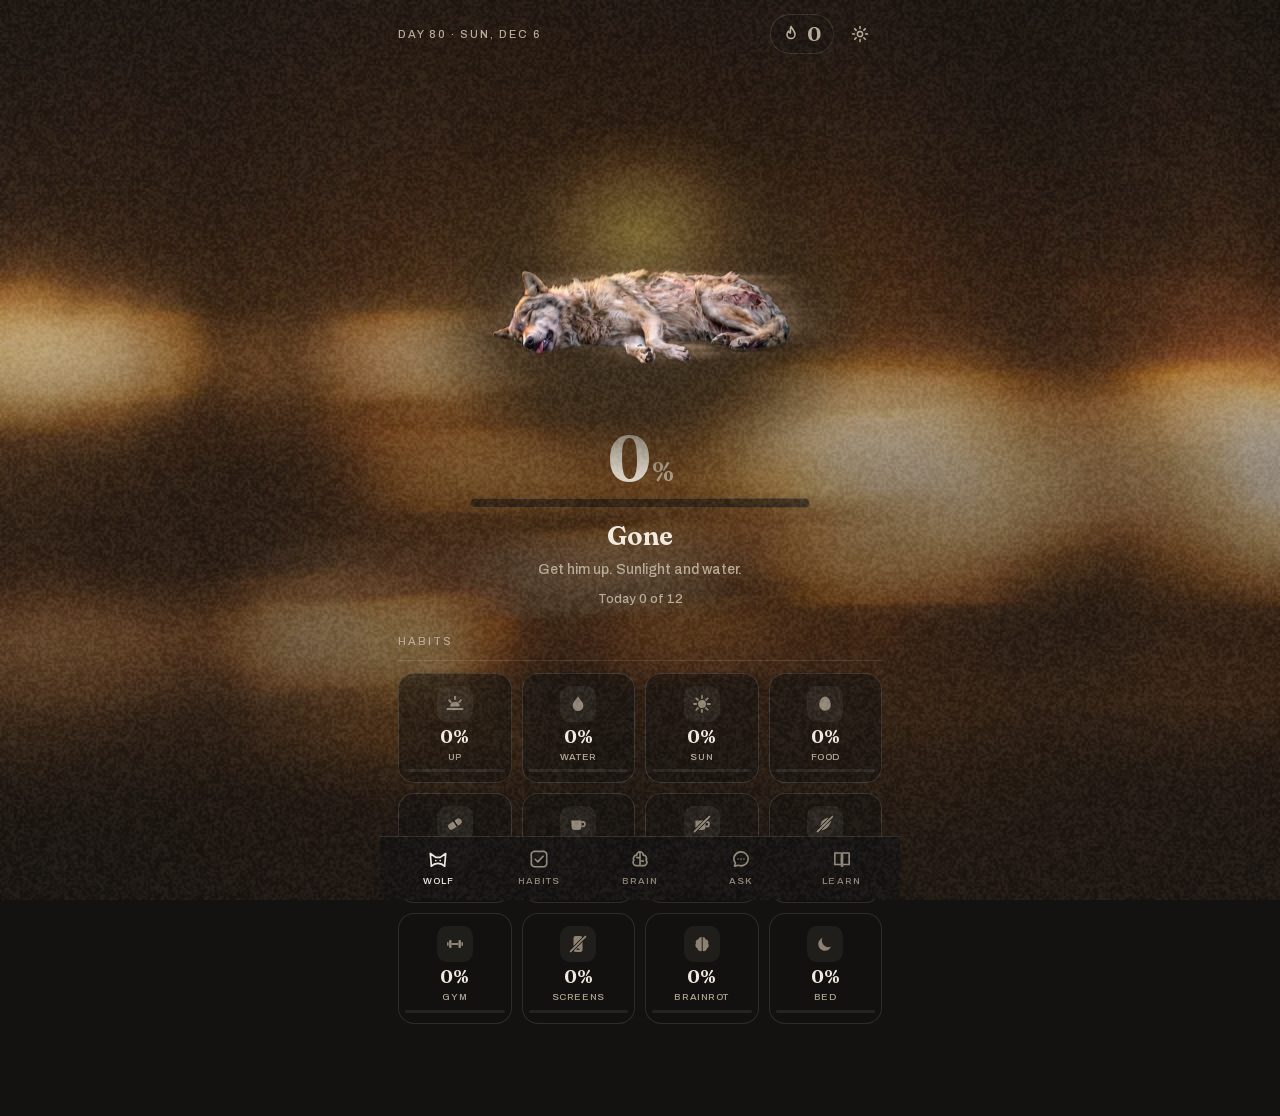
==== commit 748a6dcc: "v7.2 mic watchdog Co-Authored-By: Claude Opus 5.5 <noreply@anthropic.com>" ====
--- a/index.html
+++ b/index.html
@@ -14,7 +14,7 @@
 <link rel="icon" href="img/icon-180.png">
 <link rel="preload" href="fonts/fraunces-normal.woff2" as="font" type="font/woff2" crossorigin>
 <link rel="preload" href="fonts/archivo-normal.woff2" as="font" type="font/woff2" crossorigin>
-<link rel="stylesheet" href="styles.css?v=53">
+<link rel="stylesheet" href="styles.css?v=54">
 </head>
 <body>
 <!--
@@ -214,7 +214,7 @@
   <div class="sheet-row"><button class="btn" id="btnUpdate">Check for update</button><button class="btn ghost" id="btnClose">Close</button></div>
 </section>
 
-<script src="config.js?v=53"></script>
-<script src="app.js?v=53"></script>
+<script src="config.js?v=54"></script>
+<script src="app.js?v=54"></script>
 </body>
 </html>
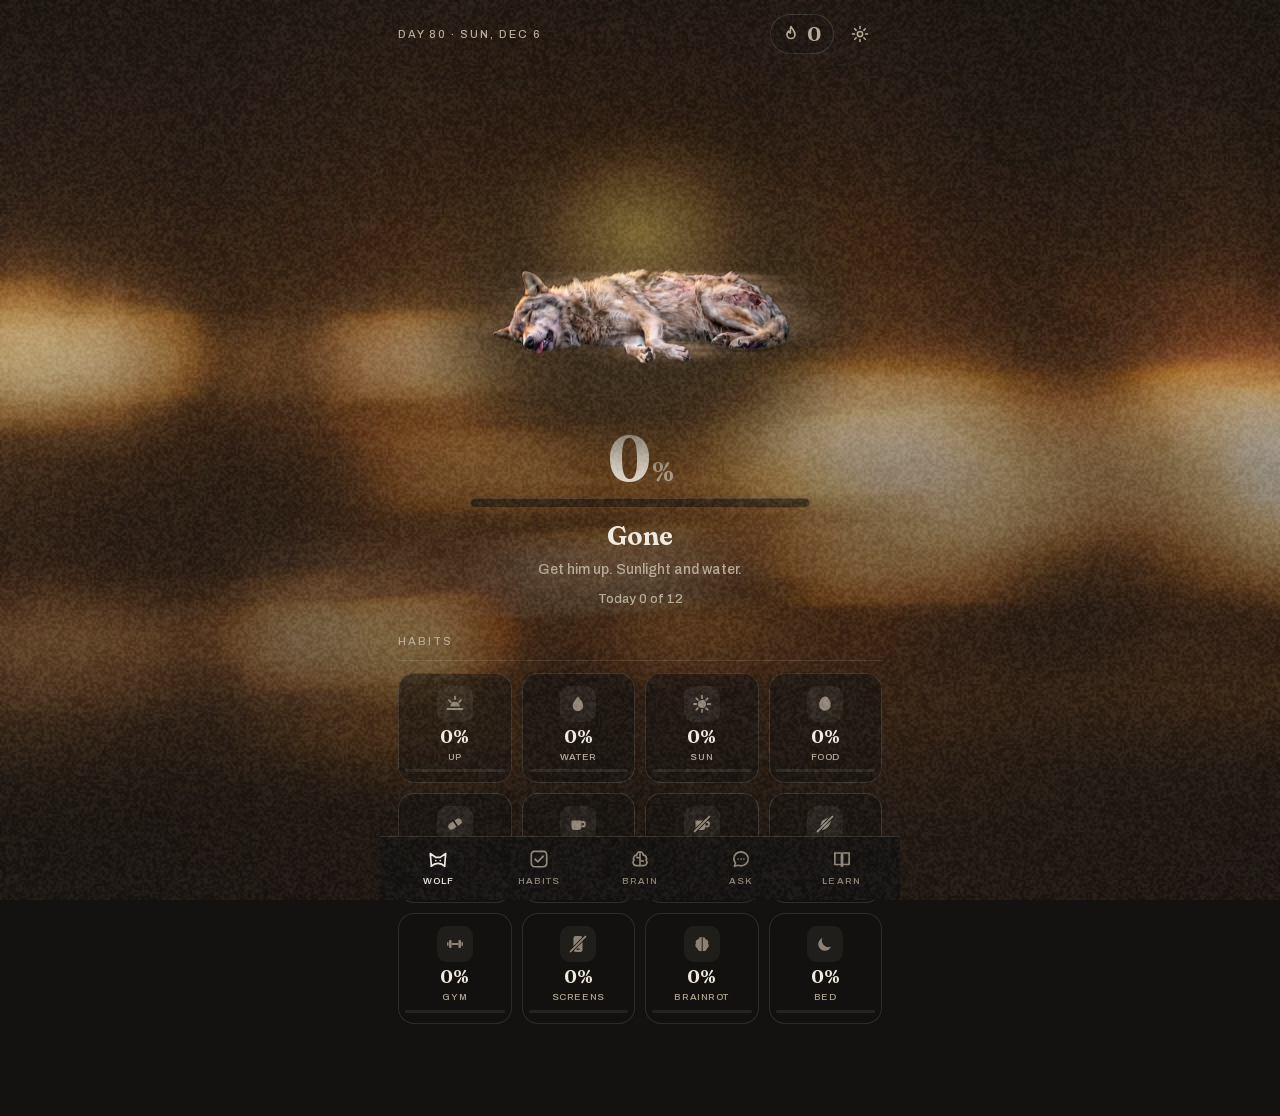
==== commit 6262a03c: "v7.3 gym untick Co-Authored-By: Claude Opus 5.5 <noreply@anthropic.com>" ====
--- a/index.html
+++ b/index.html
@@ -14,7 +14,7 @@
 <link rel="icon" href="img/icon-180.png">
 <link rel="preload" href="fonts/fraunces-normal.woff2" as="font" type="font/woff2" crossorigin>
 <link rel="preload" href="fonts/archivo-normal.woff2" as="font" type="font/woff2" crossorigin>
-<link rel="stylesheet" href="styles.css?v=54">
+<link rel="stylesheet" href="styles.css?v=55">
 </head>
 <body>
 <!--
@@ -214,7 +214,7 @@
   <div class="sheet-row"><button class="btn" id="btnUpdate">Check for update</button><button class="btn ghost" id="btnClose">Close</button></div>
 </section>
 
-<script src="config.js?v=54"></script>
-<script src="app.js?v=54"></script>
+<script src="config.js?v=55"></script>
+<script src="app.js?v=55"></script>
 </body>
 </html>
--- a/styles.css
+++ b/styles.css
@@ -384,3 +384,4 @@
 .plan-list:empty{display:none}
 .plan-list li{padding-left:14px;position:relative;font-size:15px;color:var(--bone)}
 .plan-list li::before{content:"";position:absolute;left:0;top:.6em;width:5px;height:5px;border-radius:50%;background:var(--golden)}
+.habit.covered .h-icon{color:var(--golden)}
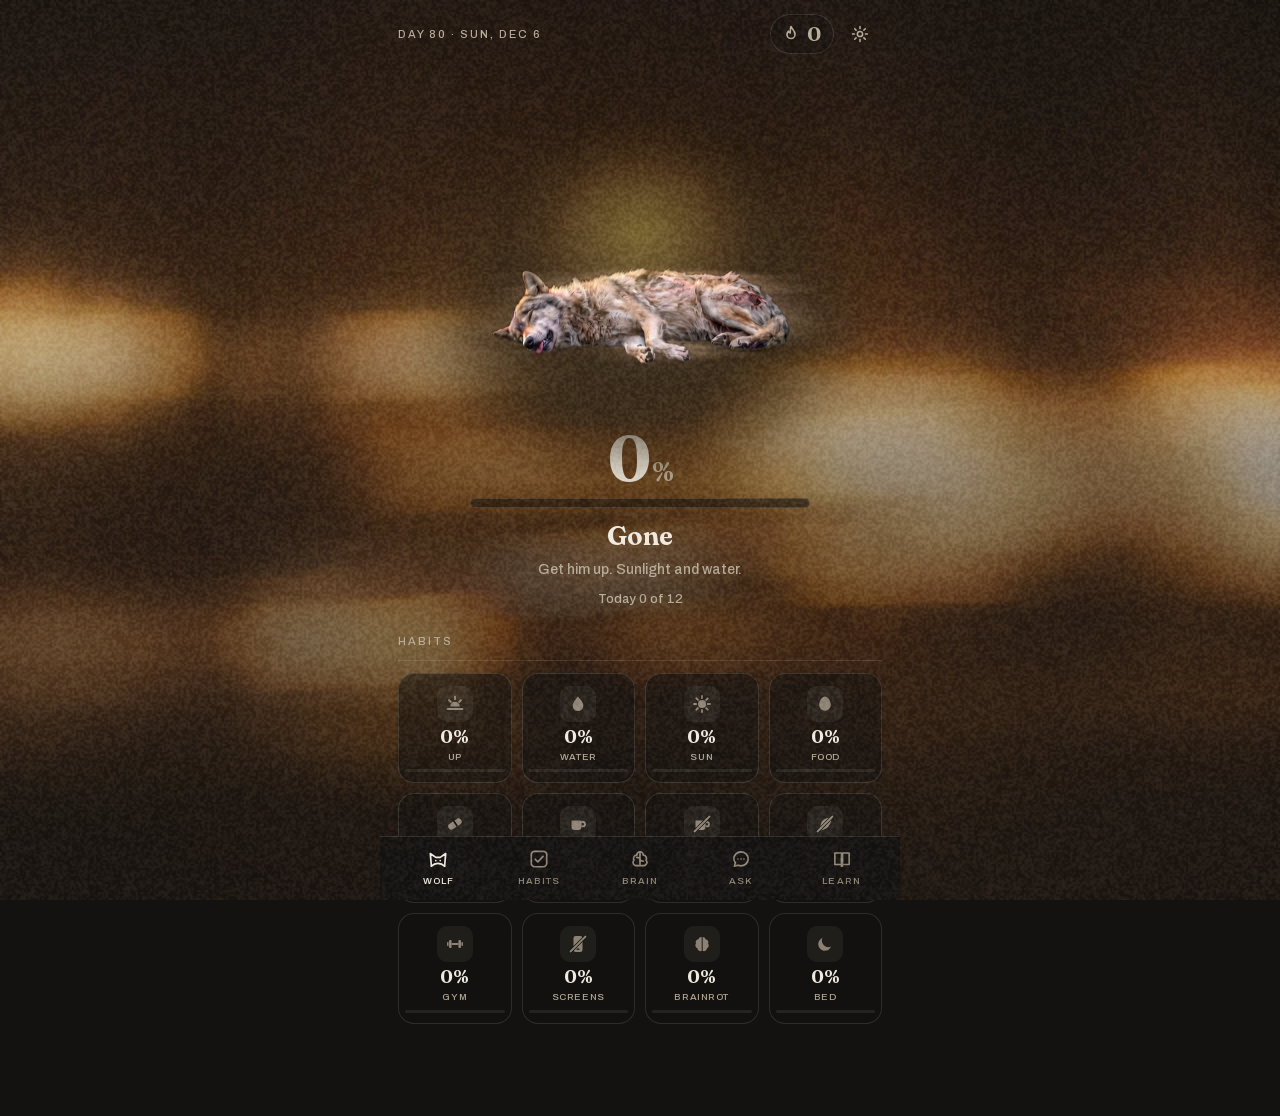
==== commit 58072b26: "v7.4 habit tiles 7-day Co-Authored-By: Claude Opus 5.5 <noreply@anthropic.com>" ====
--- a/index.html
+++ b/index.html
@@ -14,7 +14,7 @@
 <link rel="icon" href="img/icon-180.png">
 <link rel="preload" href="fonts/fraunces-normal.woff2" as="font" type="font/woff2" crossorigin>
 <link rel="preload" href="fonts/archivo-normal.woff2" as="font" type="font/woff2" crossorigin>
-<link rel="stylesheet" href="styles.css?v=55">
+<link rel="stylesheet" href="styles.css?v=56">
 </head>
 <body>
 <!--
@@ -214,7 +214,7 @@
   <div class="sheet-row"><button class="btn" id="btnUpdate">Check for update</button><button class="btn ghost" id="btnClose">Close</button></div>
 </section>
 
-<script src="config.js?v=55"></script>
-<script src="app.js?v=55"></script>
+<script src="config.js?v=56"></script>
+<script src="app.js?v=56"></script>
 </body>
 </html>
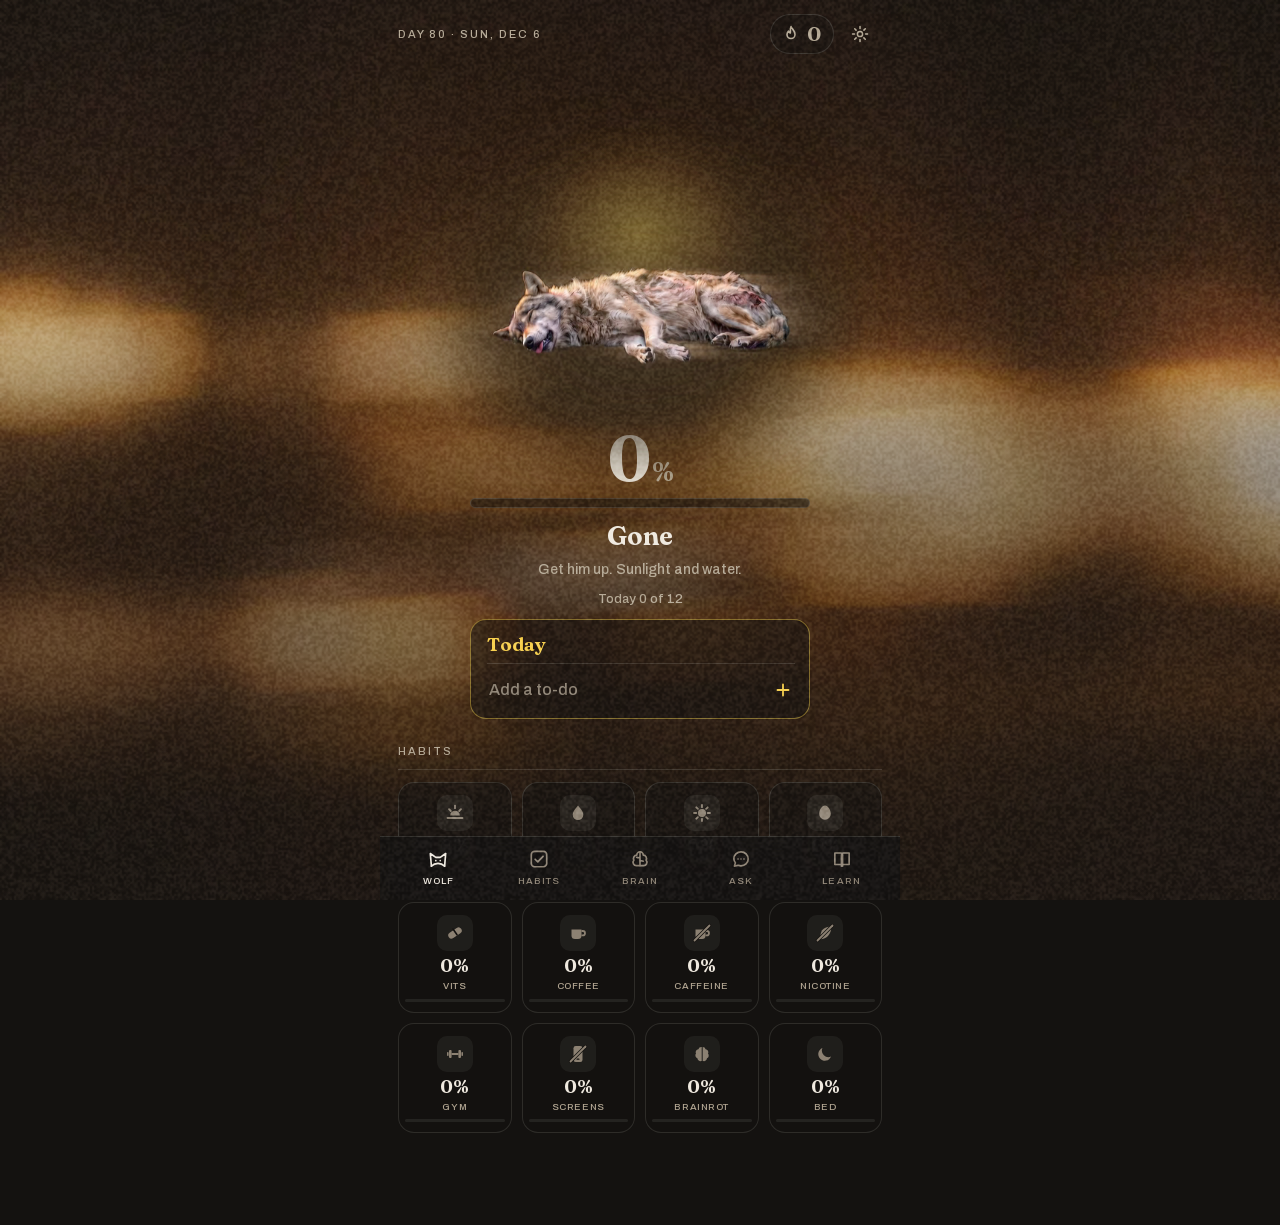
==== commit 3e89fbbd: "v7.5 rolling to-dos Co-Authored-By: Claude Opus 5.5 <noreply@anthropic.com>" ====
--- a/index.html
+++ b/index.html
@@ -14,7 +14,7 @@
 <link rel="icon" href="img/icon-180.png">
 <link rel="preload" href="fonts/fraunces-normal.woff2" as="font" type="font/woff2" crossorigin>
 <link rel="preload" href="fonts/archivo-normal.woff2" as="font" type="font/woff2" crossorigin>
-<link rel="stylesheet" href="styles.css?v=56">
+<link rel="stylesheet" href="styles.css?v=57">
 </head>
 <body>
 <!--
@@ -56,7 +56,11 @@
     </div>
     <button class="btn primary wide" id="btnTonight" hidden>Check in for tonight</button>
     <p class="mini" id="homeMini"></p>
-    <div class="today" id="todayCard" hidden></div>
+    <div class="today" id="todayCard">
+      <div class="today-head"><h2>Today</h2><button type="button" id="todaySay" aria-label="Read it out" hidden></button></div>
+      <div id="todayList"></div>
+      <form class="ti-add" id="todayAdd" autocomplete="off"><input id="todayInput" type="text" placeholder="Add a to-do" autocapitalize="sentences" enterkeyhint="done" aria-label="Add a to-do"><button type="submit" id="todayAddBtn" aria-label="Add"></button></form>
+    </div>
     <button class="btn wide" id="btnTomorrow" hidden>Plan tomorrow</button>
     <div class="hgrid-wrap">
       <h2 class="h">Habits</h2>
@@ -214,7 +218,7 @@
   <div class="sheet-row"><button class="btn" id="btnUpdate">Check for update</button><button class="btn ghost" id="btnClose">Close</button></div>
 </section>
 
-<script src="config.js?v=56"></script>
-<script src="app.js?v=56"></script>
+<script src="config.js?v=57"></script>
+<script src="app.js?v=57"></script>
 </body>
 </html>
--- a/styles.css
+++ b/styles.css
@@ -385,3 +385,12 @@
 .plan-list li{padding-left:14px;position:relative;font-size:15px;color:var(--bone)}
 .plan-list li::before{content:"";position:absolute;left:0;top:.6em;width:5px;height:5px;border-radius:50%;background:var(--golden)}
 .habit.covered .h-icon{color:var(--golden)}
+.ti-row{display:flex;align-items:center}
+.ti-row .ti{flex:1;min-width:0}
+.ti-x{flex:0 0 36px;height:40px;display:grid;place-items:center;color:var(--ash-2);margin-right:-8px;opacity:.7}
+.ti-x svg{width:16px;height:16px}
+.ti-add{display:flex;align-items:center;gap:8px;margin-top:4px;padding-top:6px;border-top:1px solid var(--line)}
+.ti-add input{flex:1;min-width:0;min-height:40px;background:transparent;border:0;color:var(--bone);font:inherit;font-size:16px;outline:none}
+.ti-add input::placeholder{color:var(--ash-2)}
+.ti-add button{flex:0 0 36px;height:36px;border-radius:10px;display:grid;place-items:center;color:var(--golden);margin-right:-6px}
+.ti-add button svg{width:20px;height:20px}
